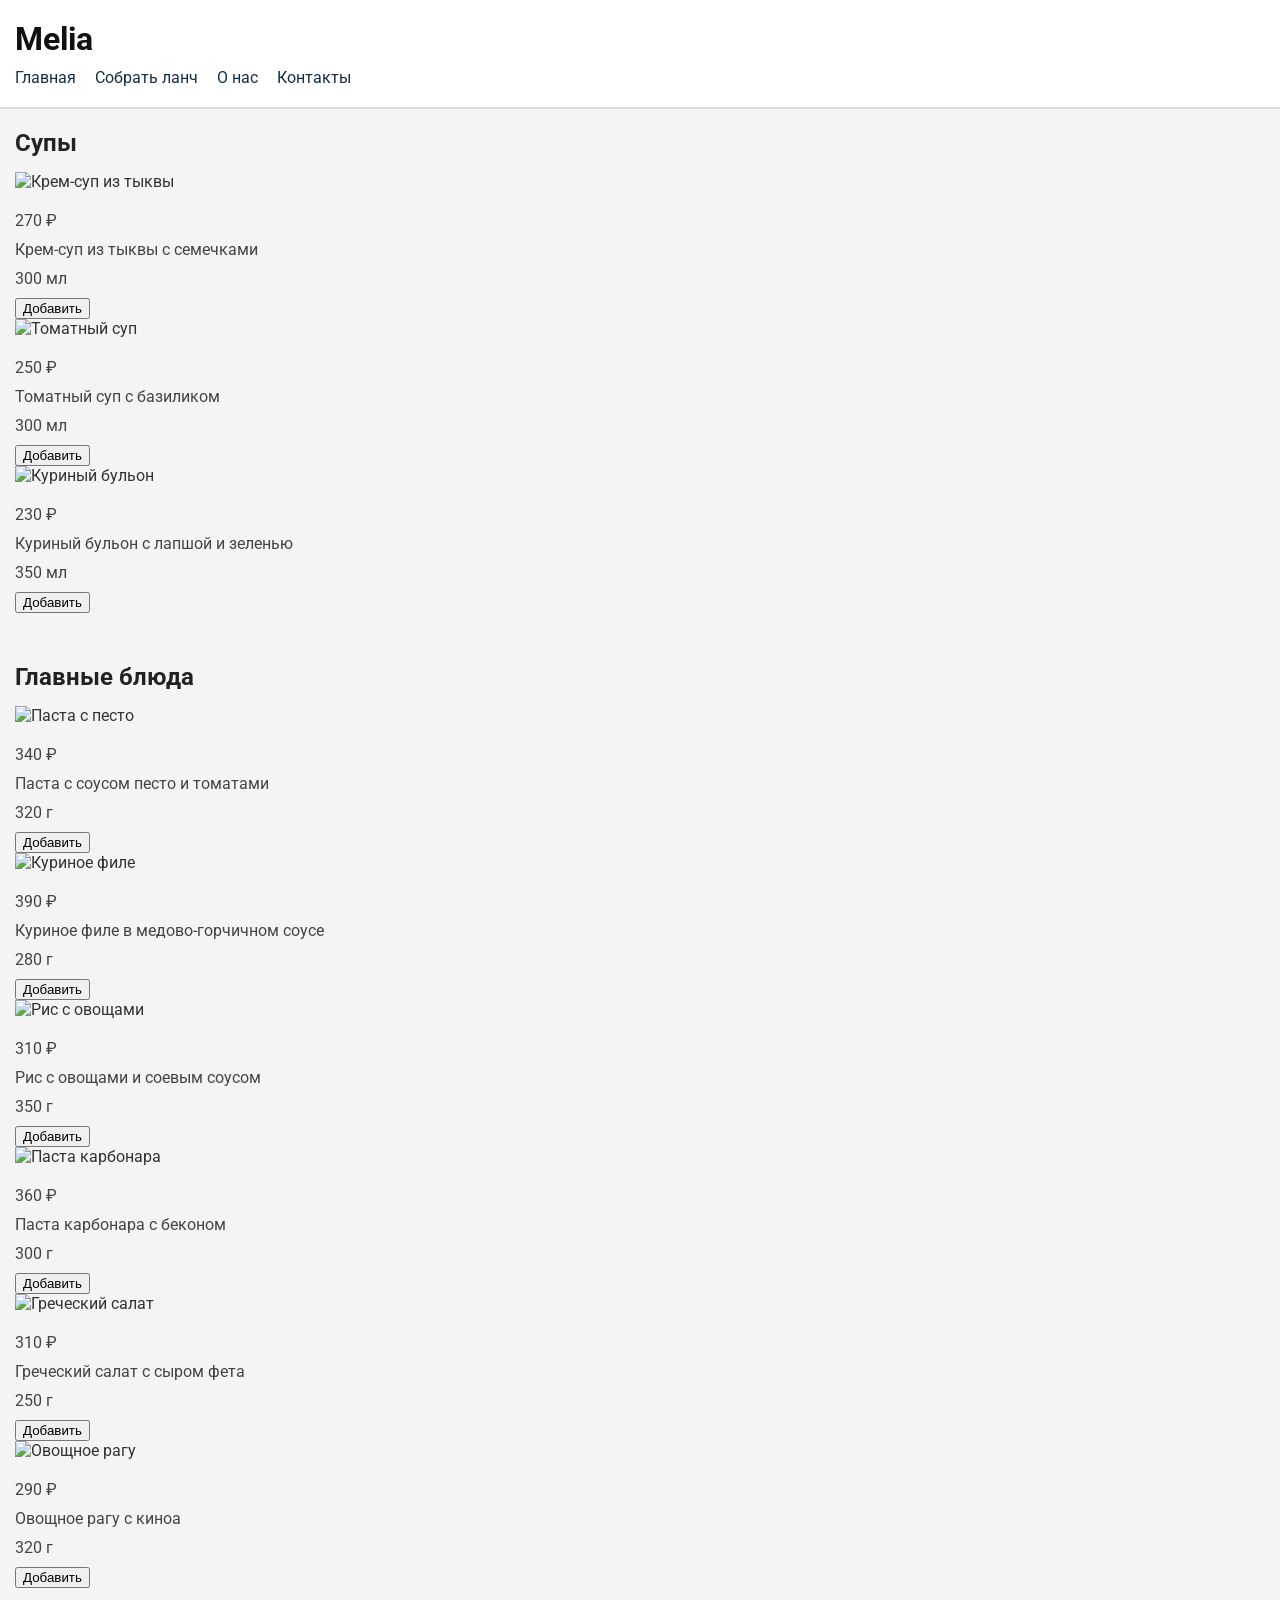
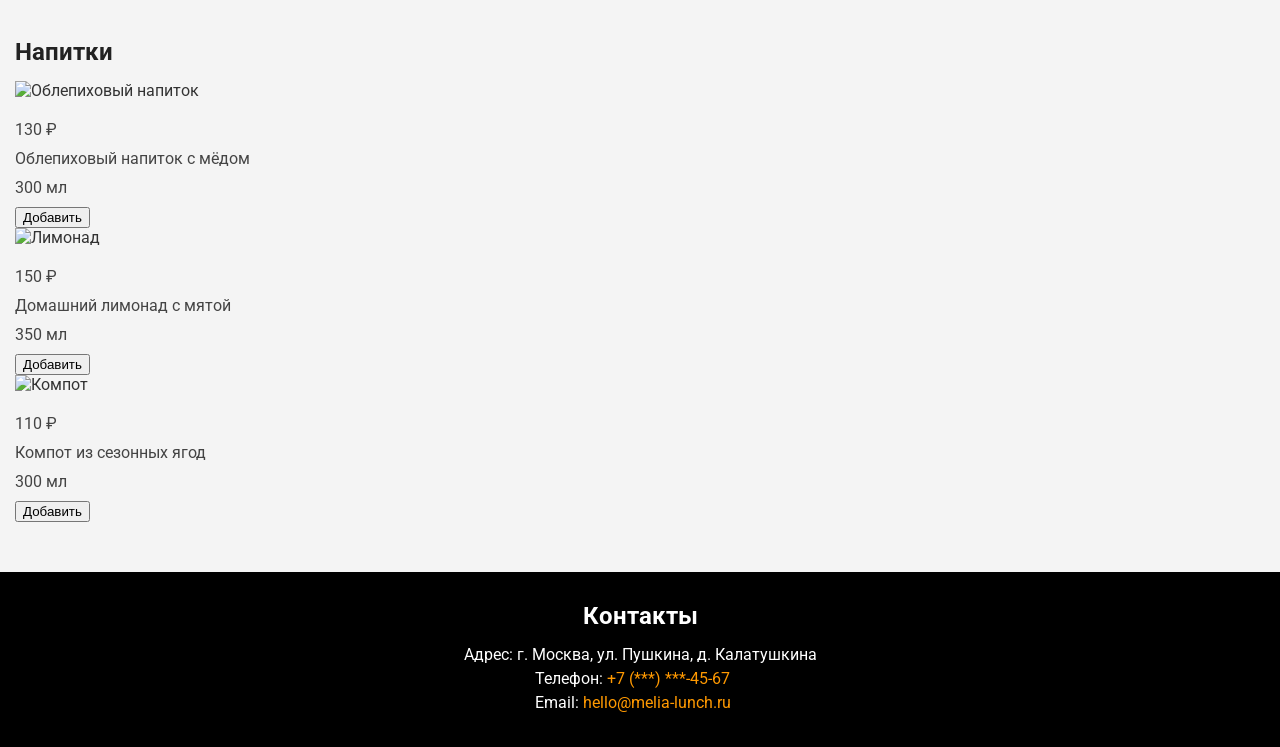
==== lab_1/menu.html @ ec95e7f5 "Create menu.html" ====
<!DOCTYPE html>
<html lang="ru">
<head>
    <meta charset="UTF-8">
    <meta name="viewport" content="width=device-width, initial-scale=1.0">
    <title>Melia — Собрать ланч</title>
    <link href="https://fonts.googleapis.com/css2?family=Roboto:wght@400;700&display=swap" rel="stylesheet">
    <link rel="stylesheet" href="css/style.css">
    <link rel="stylesheet" href="css/menu.css">
</head>
<body>
    <!-- Шапка -->
    <header>
        <div class="container">
            <h1>Melia</h1>
            <nav>
                <a href="index.html">Главная</a>
                <a href="menu.html" id="active">Собрать ланч</a>
                <a href="#">О нас</a>
                <a href="#contacts">Контакты</a>
            </nav>
        </div>
    </header>

    <main class="container">
        <!-- Блок с супами -->
        <section>
            <h2>Супы</h2>
            <div class="dishes">
                <div class="dish">
                    <img src="images/soup.jpg" alt="Крем-суп из тыквы">
                    <p class="price">270 ₽</p>
                    <p class="name">Крем-суп из тыквы с семечками</p>
                    <p class="weight">300 мл</p>
                    <button>Добавить</button>
                </div>
                <div class="dish">
                    <img src="images/soup2.jpg" alt="Томатный суп">
                    <p class="price">250 ₽</p>
                    <p class="name">Томатный суп с базиликом</p>
                    <p class="weight">300 мл</p>
                    <button>Добавить</button>
                </div>
                <div class="dish">
                    <img src="images/soup.jpg" alt="Куриный бульон">
                    <p class="price">230 ₽</p>
                    <p class="name">Куриный бульон с лапшой и зеленью</p>
                    <p class="weight">350 мл</p>
                    <button>Добавить</button>
                </div>
            </div>
        </section>

        <!-- Блок с главными блюдами -->
        <section>
            <h2>Главные блюда</h2>
            <div class="dishes">
                <div class="dish">
                    <img src="images/pasta.jpg" alt="Паста с песто">
                    <p class="price">340 ₽</p>
                    <p class="name">Паста с соусом песто и томатами</p>
                    <p class="weight">320 г</p>
                    <button>Добавить</button>
                </div>
                <div class="dish">
                    <img src="images/chicken.jpg" alt="Куриное филе">
                    <p class="price">390 ₽</p>
                    <p class="name">Куриное филе в медово-горчичном соусе</p>
                    <p class="weight">280 г</p>
                    <button>Добавить</button>
                </div>
                <div class="dish">
                    <img src="images/main1.jpg" alt="Рис с овощами">
                    <p class="price">310 ₽</p>
                    <p class="name">Рис с овощами и соевым соусом</p>
                    <p class="weight">350 г</p>
                    <button>Добавить</button>
                </div>
                <div class="dish">
                    <img src="images/pasta2.jpg" alt="Паста карбонара">
                    <p class="price">360 ₽</p>
                    <p class="name">Паста карбонара с беконом</p>
                    <p class="weight">300 г</p>
                    <button>Добавить</button>
                </div>
                <div class="dish">
                    <img src="images/main2.jpg" alt="Греческий салат">
                    <p class="price">310 ₽</p>
                    <p class="name">Греческий салат с сыром фета</p>
                    <p class="weight">250 г</p>
                    <button>Добавить</button>
                </div>
                <div class="dish">
                    <img src="images/main3.jpg" alt="Овощное рагу">
                    <p class="price">290 ₽</p>
                    <p class="name">Овощное рагу с киноа</p>
                    <p class="weight">320 г</p>
                    <button>Добавить</button>
                </div>
            </div>
        </section>

        <!-- Блок с напитками -->
        <section>
            <h2>Напитки</h2>
            <div class="dishes">
                <div class="dish">
                    <img src="images/drink.jpg" alt="Облепиховый напиток">
                    <p class="price">130 ₽</p>
                    <p class="name">Облепиховый напиток с мёдом</p>
                    <p class="weight">300 мл</p>
                    <button>Добавить</button>
                </div>
                <div class="dish">
                    <img src="images/drink2.jpg" alt="Лимонад">
                    <p class="price">150 ₽</p>
                    <p class="name">Домашний лимонад с мятой</p>
                    <p class="weight">350 мл</p>
                    <button>Добавить</button>
                </div>
                <div class="dish">
                    <img src="images/drink3.jpg" alt="Компот">
                    <p class="price">110 ₽</p>
                    <p class="name">Компот из сезонных ягод</p>
                    <p class="weight">300 мл</p>
                    <button>Добавить</button>
                </div>
            </div>
        </section>
    </main>

    <!-- Футер -->
    <footer id="contacts">
        <h2>Контакты</h2>
        <p>Адрес: г. Москва, ул. Пушкина, д. Калатушкина</p>
        <p>Телефон: <a href="tel:+74951234567">+7 (***) ***-45-67</a></p>
        <p>Email: <a href="mailto:hello@melia-lunch.ru">hello@melia-lunch.ru</a></p>
    </footer>
</body>
</html>
---- lab_1/css/style.css ----
/* 1. Универсальный селектор */
* {
    box-sizing: border-box;
}

/*Общие стилистраницы */
body {
    margin: 0;
    padding: 0;
    font-family: 'Roboto', sans-serif;
    font-size: 16px;
    font-weight: 400;
    color: #333333;
    background-color: #f4f4f4;
}


.container {
    width: 900px;
    margin: 0;
    padding: 0 15px;
}

/* 3. Шапка и навигация  */
header {
    background-color: #ffffff;
    margin: 0 0 20px 0;
    padding: 20px 0;
    border-bottom: 2px solid #dddddd;
}

h1 {
    font-family: 'Roboto', sans-serif;
    font-size: 32px;
    font-weight: 700;
    color: #111111;
    margin: 0 0 10px 0;
}

nav {
    margin: 10px 0 0 0;
    padding: 0;
}

/* Ссылки */
a {
    font-family: 'Roboto', sans-serif;
    font-size: 16px;
    color: #152e48;
    text-decoration: none;
    margin-right: 15px;
}

/* Изменение цвета ссылки при наведении */
a:hover {
    color: #d9534f;
}

/* Основной блок (main) и секции (section) */
main {
    margin: 0 auto 30px auto;
    padding: 0;
}

section {
    background-color: transparent; /* Прозрачный фон */
    border: none;                  /*  границы у блоков */
    margin: 0 0 50px 0;           /* нижний отступом */
    padding: 0;
}

h2 {
    font-family: 'Roboto', sans-serif;
    font-size: 24px;
    font-weight: 700;
    color: #222222;
    margin: 0 0 15px 0;
}

p {
    font-family: 'Roboto', sans-serif;
    font-size: 16px;
    font-weight: 400;
    color: #444444;
    margin: 0 0 10px 0;
}

/* Изображение */
img {
    height: 400px;
    height: 300px;
    margin-bottom: 20px;
}

/* Список */
ul {
    margin: 10px 0;
    padding-left: 20px;
}

li {
    font-size: 16px;
    margin-bottom: 8px;
}

/* Таблица */
table {
    width: 100%;
    border-collapse: collapse;
    margin: 15px 0 0 0;
}

th, td {
    border: 1px solid #cccccc;
    padding: 10px;
    text-align: left;
    font-size: 16px;
}

th {
    background-color: #eeeeee;
    font-weight: 700;
}


footer {
    background-color: black;
    color: white;
    margin: 30px 0 0 0;
    padding: 30px 15px;
    text-align: center;
}

footer h2 {
    color: white;
    margin-bottom: 15px;
}

footer p {
    color: white;
    margin: 5px 0;
}

footer a {
    color: #ff9900;
}

footer a:hover {
    color: #ffffff;
}
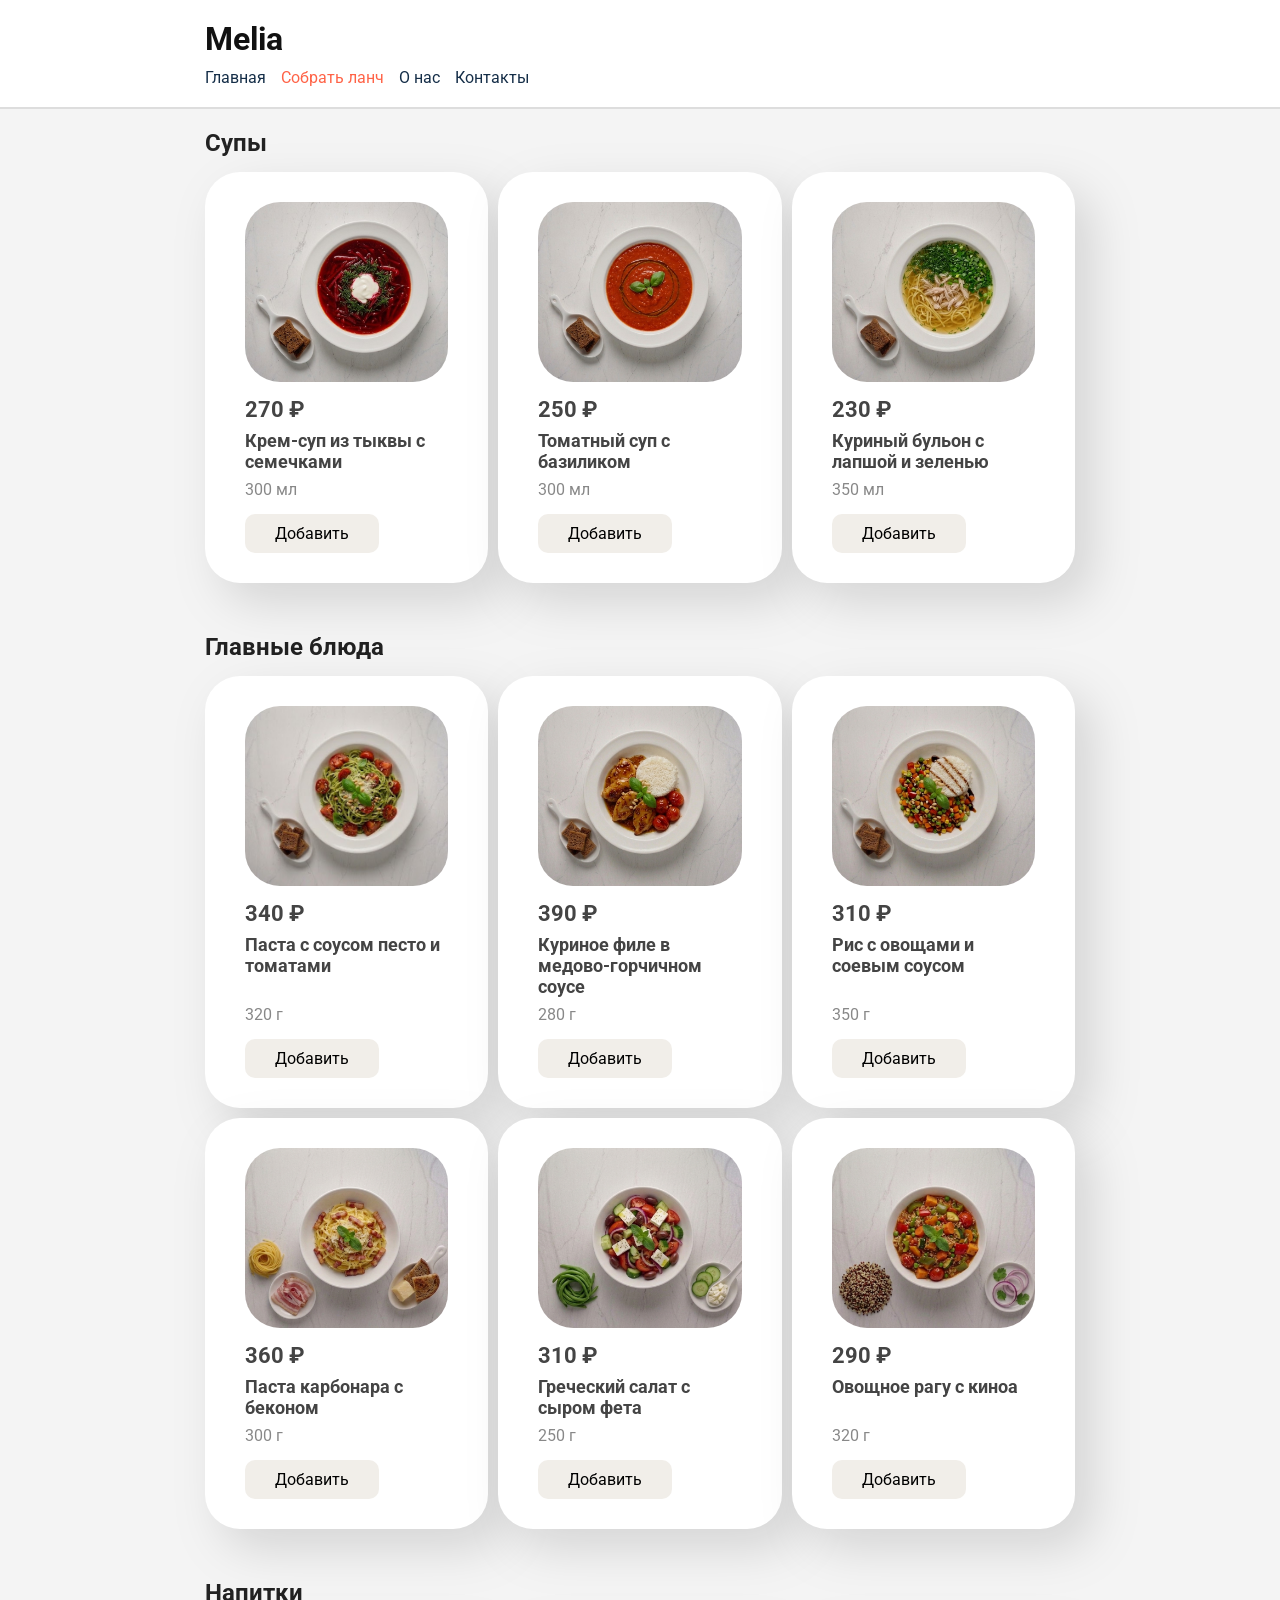
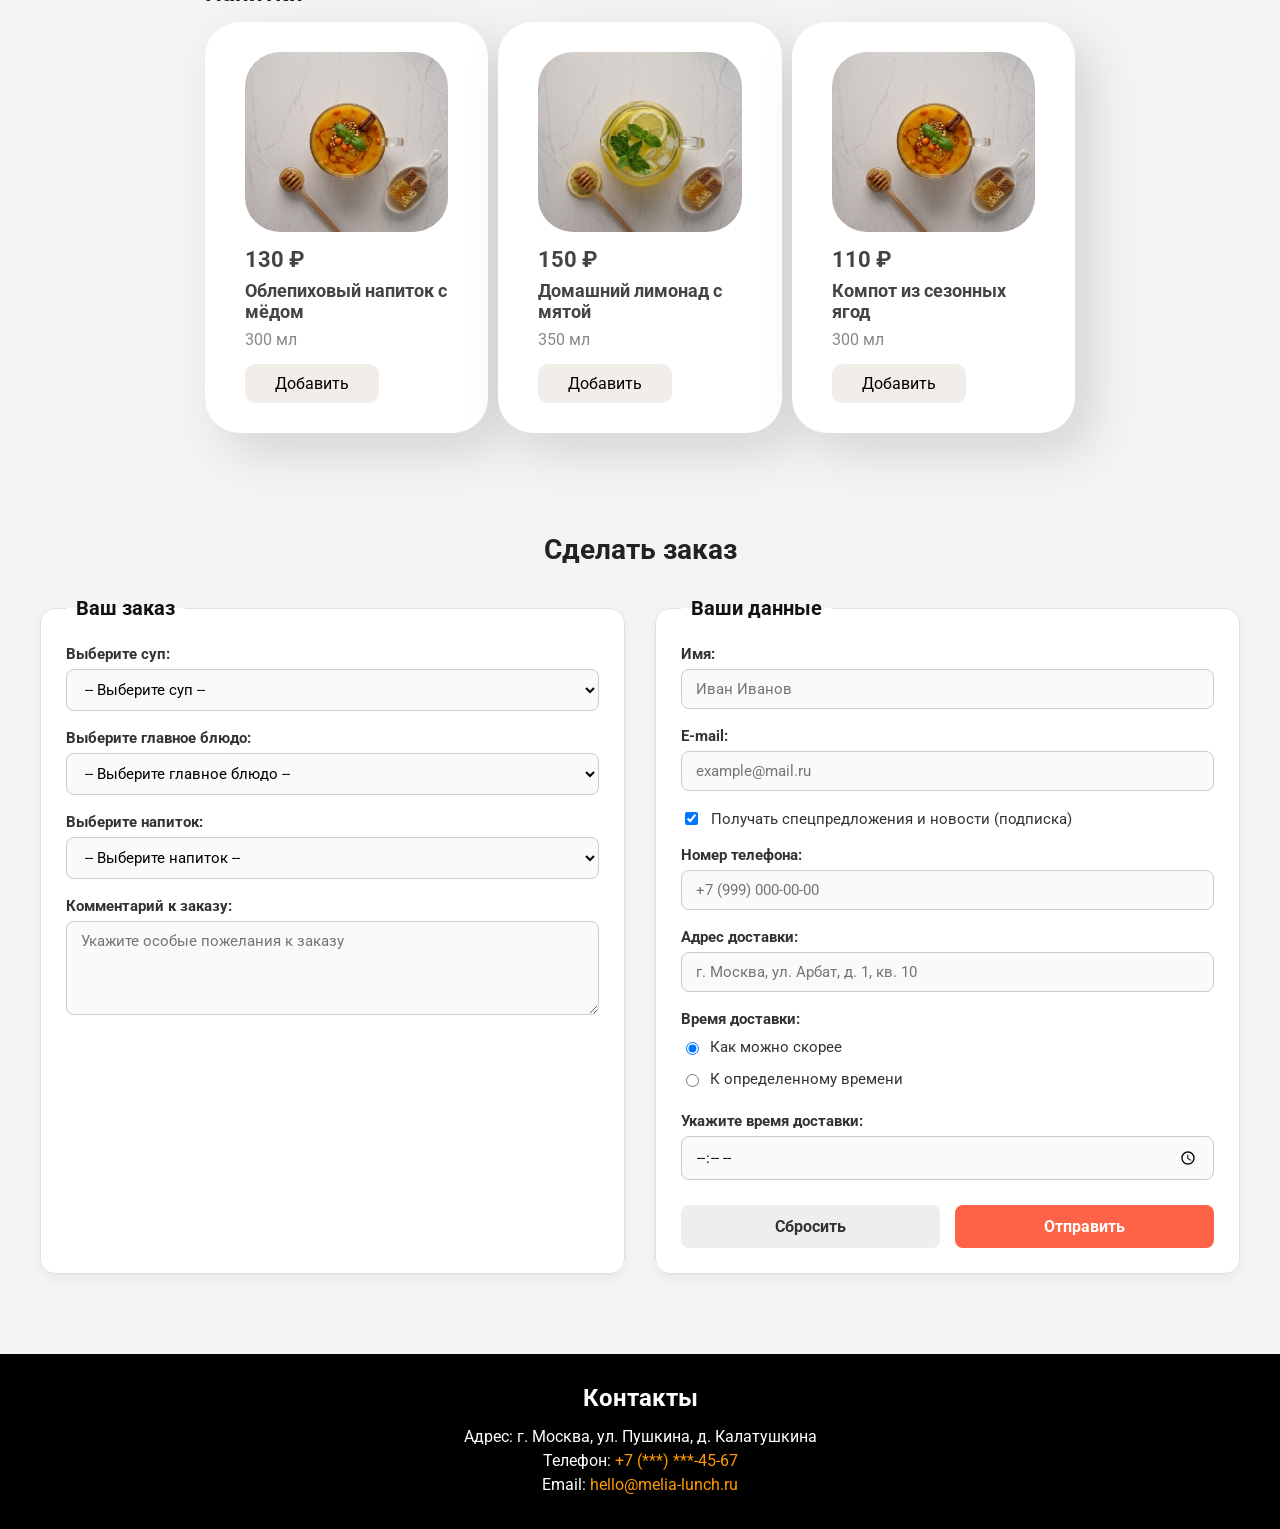
==== commit 77cfdfe1: "Update menu.html" ====
--- a/lab_1/menu.html
+++ b/lab_1/menu.html
@@ -22,6 +22,8 @@
         </div>
     </header>
 
+    
+
     <main class="container">
         <!-- Блок с супами -->
         <section>
@@ -42,7 +44,7 @@
                     <button>Добавить</button>
                 </div>
                 <div class="dish">
-                    <img src="images/soup.jpg" alt="Куриный бульон">
+                    <img src="images/soup3.jpg" alt="Куриный бульон">
                     <p class="price">230 ₽</p>
                     <p class="name">Куриный бульон с лапшой и зеленью</p>
                     <p class="weight">350 мл</p>
@@ -119,7 +121,7 @@
                     <button>Добавить</button>
                 </div>
                 <div class="dish">
-                    <img src="images/drink3.jpg" alt="Компот">
+                    <img src="images/drink.jpg" alt="Компот">
                     <p class="price">110 ₽</p>
                     <p class="name">Компот из сезонных ягод</p>
                     <p class="weight">300 мл</p>
@@ -128,6 +130,112 @@
             </div>
         </section>
     </main>
+
+
+    <!-- Секция с формой заказа -->
+        <section class="order-section">
+            <h2>Сделать заказ</h2>
+            <form action="https://httpbin.org/post" method="POST" class="order-form">
+                
+                <!-- Блок с заказом клиента -->
+                <fieldset class="form-block">
+                    <legend>Ваш заказ</legend>
+
+                    <div class="form-group">
+                        <label for="soup-select">Выберите суп:</label>
+                        <select id="soup-select" name="soup" required>
+                            <option value="">-- Выберите суп --</option>
+                            <option value="pumpkin_soup">Крем-суп из тыквы с семечками</option>
+                            <option value="tomato_soup">Томатный суп с базиликом</option>
+                            <option value="chicken_soup">Куриный бульон с лапшой и зеленью</option>
+                        </select>
+                    </div>
+
+                    <div class="form-group">
+                        <label for="main-select">Выберите главное блюдо:</label>
+                        <select id="main-select" name="main_dish" required>
+                            <option value="">-- Выберите главное блюдо --</option>
+                            <option value="pesto_pasta">Паста с соусом песто и томатами</option>
+                            <option value="chicken_fillet">Куриное филе в медово-горчичном соусе</option>
+                            <option value="rice_vegetables">Рис с овощами и соевым соусом</option>
+                            <option value="carbonara_pasta">Паста карбонара с беконом</option>
+                            <option value="greek_salad">Греческий салат с сыром фета</option>
+                            <option value="quinoa_stew">Овощное рагу с киноа</option>
+                        </select>
+                    </div>
+
+                    <div class="form-group">
+                        <label for="drink-select">Выберите напиток:</label>
+                        <select id="drink-select" name="drink" required>
+                            <option value="">-- Выберите напиток --</option>
+                            <option value="sea_buckthorn">Облепиховый напиток с мёдом</option>
+                            <option value="lemonade">Домашний лимонад с мятой</option>
+                            <option value="berry_composte">Компот из сезонных ягод</option>
+                        </select>
+                    </div>
+
+                    <div class="form-group">
+                        <label for="comment">Комментарий к заказу:</label>
+                        <textarea id="comment" name="comment" rows="4" placeholder="Укажите особые пожелания к заказу"></textarea>
+                    </div>
+                </fieldset>
+
+                <!-- Блок с данными клиента -->
+                <fieldset class="form-block">
+                    <legend>Ваши данные</legend>
+
+                    <div class="form-group">
+                        <label for="username">Имя:</label>
+                        <input type="text" id="username" name="username" placeholder="Иван Иванов" required>
+                    </div>
+
+                    <div class="form-group">
+                        <label for="email">E-mail:</label>
+                        <input type="email" id="email" name="email" placeholder="example@mail.ru" required>
+                    </div>
+
+                    <div class="form-group checkbox-group">
+                        <input type="checkbox" id="subscribe" name="subscribe" checked>
+                        <label for="subscribe">Получать спецпредложения и новости (подписка)</label>
+                    </div>
+
+                    <div class="form-group">
+                        <label for="phone">Номер телефона:</label>
+                        <input type="tel" id="phone" name="phone" placeholder="+7 (999) 000-00-00" required>
+                    </div>
+
+                    <div class="form-group">
+                        <label for="address">Адрес доставки:</label>
+                        <input type="text" id="address" name="address" placeholder="г. Москва, ул. Арбат, д. 1, кв. 10" required>
+                    </div>
+
+                    <div class="form-group">
+                        <label>Время доставки:</label>
+                        <div class="radio-options">
+                            <label class="radio-label">
+                                <input type="radio" name="delivery_type" value="asap" checked required>
+                                Как можно скорее
+                            </label>
+                            <label class="radio-label">
+                                <input type="radio" name="delivery_type" value="by_time" required>
+                                К определенному времени
+                            </label>
+                        </div>
+                    </div>
+
+                    <div class="form-group">
+                        <label for="delivery-time">Укажите время доставки:</label>
+                        <input type="time" id="delivery-time" name="delivery_time" min="07:00" max="23:00" step="300">
+                    </div>
+
+                    <div class="form-buttons">
+                        <button type="reset" class="btn-reset">Сбросить</button>
+                        <button type="submit" class="btn-submit">Отправить</button>
+                    </div>
+                </fieldset>
+
+            </form>
+        </section>
 
     <!-- Футер -->
     <footer id="contacts">
--- a/lab_1/css/style.css
+++ b/lab_1/css/style.css
@@ -3,7 +3,7 @@
     box-sizing: border-box;
 }
 
-/*Общие стилистраницы */
+/* Общие стили страницы */
 body {
     margin: 0;
     padding: 0;
@@ -12,16 +12,19 @@
     font-weight: 400;
     color: #333333;
     background-color: #f4f4f4;
-}
-
+    min-height: 100vh;
+    display: flex;
+    flex-direction: column;
+}
 
 .container {
-    width: 900px;
-    margin: 0;
+    width: 100%;
+    max-width: 900px;
+    margin: 0 auto;
     padding: 0 15px;
 }
 
-/* 3. Шапка и навигация  */
+/* 3. Шапка и навигация */
 header {
     background-color: #ffffff;
     margin: 0 0 20px 0;
@@ -40,6 +43,9 @@
 nav {
     margin: 10px 0 0 0;
     padding: 0;
+    display: flex;
+    gap: 15px;
+    flex-wrap: wrap;
 }
 
 /* Ссылки */
@@ -48,24 +54,32 @@
     font-size: 16px;
     color: #152e48;
     text-decoration: none;
-    margin-right: 15px;
+    margin-right: 0;
 }
 
 /* Изменение цвета ссылки при наведении */
 a:hover {
-    color: #d9534f;
+    color: tomato;
+}
+
+/* Активная ссылка */
+a#active,
+nav a#active {
+    color: tomato;
 }
 
 /* Основной блок (main) и секции (section) */
 main {
     margin: 0 auto 30px auto;
     padding: 0;
+    flex: 1 0 auto;
+    width: 100%;
 }
 
 section {
-    background-color: transparent; /* Прозрачный фон */
-    border: none;                  /*  границы у блоков */
-    margin: 0 0 50px 0;           /* нижний отступом */
+    background-color: transparent;
+    border: none;
+    margin: 0 0 50px 0;
     padding: 0;
 }
 
@@ -87,9 +101,16 @@
 
 /* Изображение */
 img {
-    height: 400px;
-    height: 300px;
+    max-width: 100%;
+    height: auto;
     margin-bottom: 20px;
+}
+
+.about-img {
+    width: 100%;
+    max-width: 600px;
+    height: auto;
+    display: block;
 }
 
 /* Список */
@@ -121,7 +142,6 @@
     background-color: #eeeeee;
     font-weight: 700;
 }
-
 
 footer {
     background-color: black;
@@ -129,6 +149,7 @@
     margin: 30px 0 0 0;
     padding: 30px 15px;
     text-align: center;
+    flex-shrink: 0;
 }
 
 footer h2 {
@@ -147,4 +168,46 @@
 
 footer a:hover {
     color: #ffffff;
-}+}
+
+/* Адаптивность главной страницы */
+@media (max-width: 800px) {
+    .about-img {
+        width: 500px;
+        max-width: 100%;
+    }
+
+    nav {
+        justify-content: space-between;
+    }
+}
+
+@media (max-width: 600px) {
+    h1 {
+        text-align: center;
+    }
+
+    nav {
+        flex-direction: column;
+        align-items: center;
+    }
+
+    nav a {
+        font-size: 20px;
+    }
+
+    .about-img {
+        width: 100%;
+    }
+
+    th, td {
+        font-size: 14px;
+    }
+}
+
+@media (max-width: 400px) {
+    th, td {
+        font-size: 12px;
+        padding: 6px;
+    }
+}
--- a/lab_1/css/menu.css
+++ b/lab_1/css/menu.css
@@ -0,0 +1,291 @@
+/* Стили для страницы «Собрать ланч» */
+
+/* Блок с блюдами (section > div.dishes) */
+.dishes {
+    display: grid; /*в строку*/
+    grid-template-columns: 1fr 1fr 1fr;
+    gap: 10px;
+}
+
+/* Блок каждого блюда (section > div > div.dish) */
+.dish {
+    display: flex;
+    flex-direction: column;
+    padding: 30px 40px;
+    border-radius: 35px;
+    cursor: pointer;
+    filter: drop-shadow(17px 19px 24px rgba(0, 0, 0, 0.13));
+    background-color: white;
+    height: 100%;
+}
+
+.dish:hover {
+    border: 2px solid tomato;
+}
+
+.dish:hover button {
+    background-color: tomato;
+    color: white;
+}
+
+/* Изображение */
+.dish img {
+    width: 100%;
+    border-radius: 35px;
+    margin-bottom: 15px;
+    object-fit: cover;  /*чтобы не растягивались*/
+    height: 180px;
+}
+
+/* Цена */
+.dish .price {
+    font-size: 22px;
+    font-weight: 700;
+    margin-bottom: 8px;
+}
+
+/* Название */
+.dish .name {
+    font-size: 18px;
+    font-weight: 700;
+    margin-bottom: 8px;
+    flex-grow: 1;
+}
+
+/* Вес/объем */
+.dish .weight {
+    color: #888888;
+    margin-bottom: 15px;
+}
+
+/* Кнопка */
+.dish button {
+    background-color: #f1eee9;
+    margin-top: auto;
+    padding: 10px 30px;
+    border-radius: 10px;
+    border: none;
+    cursor: pointer;
+    font-family: 'Roboto', sans-serif;
+    font-size: 16px;
+    align-self: flex-start;
+    transition: background-color 0.2s, color 0.2s;
+}
+
+.dish button:hover {
+    background-color: tomato;
+    color: white;
+}
+
+
+/* Стили для формы заказа */
+.order-section {
+    margin-top: 50px;       /* Отступ сверху */
+    margin-bottom: 50px;    /* Отступ снизу */
+    padding: 0 20px;        
+    box-sizing: border-box; 
+}
+
+/* Ограничение максимальной ширины формы и выравнивание по центру */
+.order-form {
+    max-width: 1200px;      
+    margin: 0 auto;         
+    display: flex;  /* колонки */
+    gap: 30px;  
+    flex-wrap: wrap; /* разрешен перенос */
+}
+
+.form-block {
+    flex: 1 1 400px; /* блок может растягиваться и сжиматься. мин - 400 */
+    border: 1px solid #e0e0e0;
+    border-radius: 15px;
+    padding: 25px;
+    background-color: #ffffff;
+    box-shadow: 0 4px 12px rgba(0, 0, 0, 0.05);
+    margin: 0;
+}
+
+.form-block legend {
+    font-size: 20px;
+    font-weight: 700;
+    color: #111111;
+    padding: 0 10px;
+}
+ /* поле + подпись */
+.form-group {
+    display: flex;
+    flex-direction: column; /* друг под другом */
+    margin-bottom: 18px;
+}
+
+.form-group label {
+    font-size: 15px;
+    font-weight: 700;
+    margin-bottom: 6px;
+    color: #333333;
+}
+
+/* все поля ввода */
+.form-group input[type="text"],
+.form-group input[type="email"],
+.form-group input[type="tel"],
+.form-group input[type="time"],
+.form-group select,
+.form-group textarea {
+    width: 100%;
+    padding: 10px 14px;
+    font-family: 'Roboto', sans-serif;
+    font-size: 15px;
+    border: 1px solid #cccccc;
+    border-radius: 8px;
+    background-color: #fafafa;
+    transition: border-color 0.2s;
+}
+
+
+/* обводка */
+.form-group input:focus,
+.form-group select:focus,
+.form-group textarea:focus {
+    outline: none;
+    border-color: tomato;
+    background-color: #ffffff;
+}
+
+/* поле комметариев к заказу */
+.form-group textarea {
+    resize: vertical;
+}
+
+/* Галочка подписка */
+.checkbox-group {
+    flex-direction: row; /* чтобы рядом */
+    align-items: center;
+    gap: 10px;
+}
+
+.checkbox-group label {
+    font-weight: 400;
+    margin-bottom: 0;
+    cursor: pointer;
+}
+
+/* время доставки надписи*/
+.radio-options {
+    display: flex;
+    flex-direction: column;
+    gap: 8px;
+    margin-top: 4px;
+}
+
+.radio-label {
+    font-weight: 400 !important;
+    display: flex;
+    align-items: center;
+    gap: 8px;
+    cursor: pointer;
+}
+
+/* Кнопки */
+
+.form-buttons {
+    display: flex;
+    gap: 15px;
+    margin-top: 25px;
+}
+
+.btn-reset,
+.btn-submit {
+    flex: 1; /* делят ширину поровну */
+    padding: 12px 20px;
+    font-family: 'Roboto', sans-serif;
+    font-size: 16px;
+    font-weight: 700;
+    border-radius: 8px;
+    border: none;
+    cursor: pointer;
+    transition: background-color 0.2s, color 0.2s;
+}
+
+.btn-reset {
+    background-color: #eeeeee;
+    color: #333333;
+}
+
+.btn-reset:hover {
+    background-color: #dddddd;
+}
+
+.btn-submit {
+    background-color: tomato;
+    color: #ffffff;
+}
+
+.btn-submit:hover {
+    background-color: #e04328;
+}
+
+.order-section h2 {
+    text-align: center;
+    margin-top: 0;
+    margin-bottom: 30px;
+    font-size: 28px;
+    font-weight: 700;
+}
+
+/* Адаптивность формы */
+/*На  ≤ 800px два блока формы встают друг под другом.*/
+@media (max-width: 800px) {
+    .order-form {
+        flex-direction: column;
+    }
+}
+
+/*На очень узких экранах*/
+@media (max-width: 400px) {
+    .form-block {
+        padding: 15px;
+    }
+    
+    .form-buttons {
+        flex-direction: column;
+    }
+}
+
+/* Адаптивность страницы «Собрать ланч» */
+@media (max-width: 800px) {
+    .dishes {
+        grid-template-columns: 1fr 1fr;
+    }
+
+    nav {
+        justify-content: space-between;
+    }
+}
+
+@media (max-width: 600px) {
+    h1 {
+        text-align: center;
+    }
+
+    nav {
+        flex-direction: column;
+        align-items: center;
+    }
+
+    nav a {
+        font-size: 20px;
+    }
+
+    section h2 {
+        text-align: center;
+    }
+
+    .dishes {
+        grid-template-columns: 1fr;
+    }
+
+    .dish {
+        padding: 20px 25px;
+    }
+}
